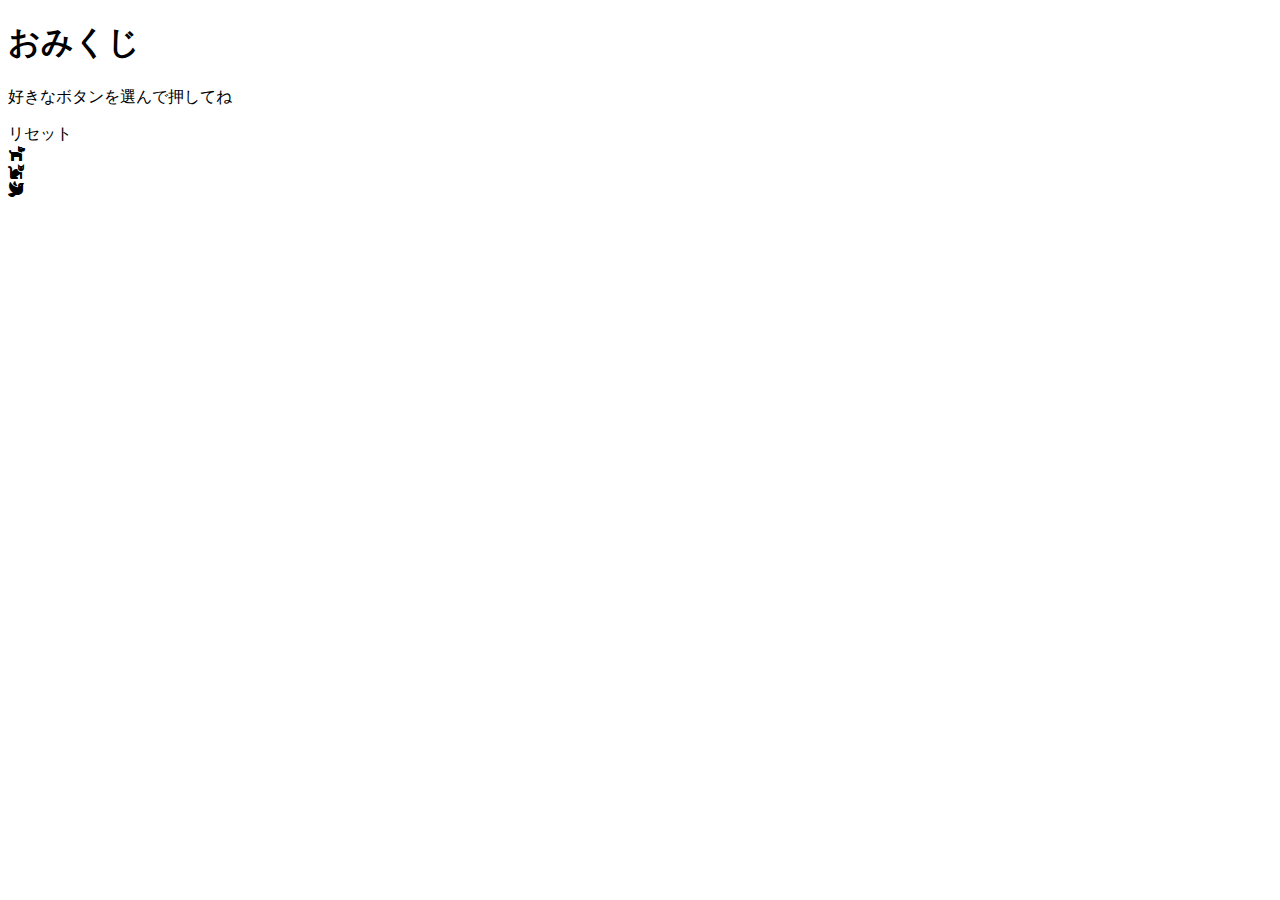
==== index.html @ c3c9452b "Change files' construction" ====
<!DOCTYPE html>
<html lang='ja'>
<head>
<meta charset="utf-8">
<title>おみくじ</title>
<link rel="stylesheet" href="css/styles.css">
<link href="https://use.fontawesome.com/releases/v5.6.1/css/all.css" rel="stylesheet">
</head>
<body>
  <header>
    <div class="text-container">
      <h1>おみくじ</h1>
      <p>好きなボタンを選んで押してね</p>
    </div>
  
    <div class="reset-btn" id="reset">リセット</div>
  </header>
  <div class="btn-wrapper">
    <div class="btn" id="btn1">
      <i class="fas fa-dog"></i>
    </div>
    <div class="btn" id="btn2">
      <i class="fas fa-cat"></i>
    </div>
    <div class="btn" id="btn3">
      <i class="fas fa-dove"></i>
    </div>
  </div>
  <script src="js/main.js"></script>
</body>
</html>
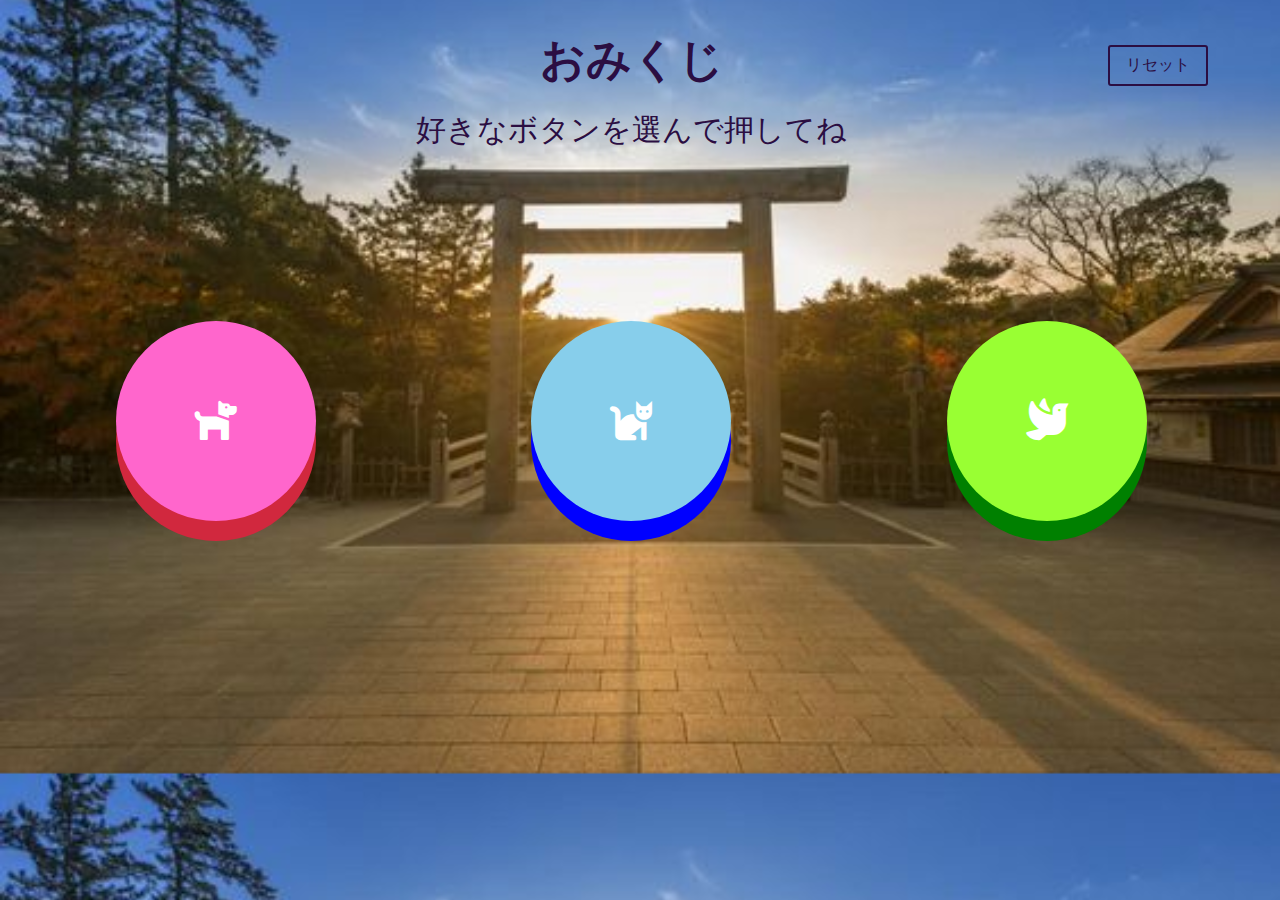
==== commit 7bf55e83: "Update index.html" ====
--- a/index.html
+++ b/index.html
@@ -3,7 +3,7 @@
 <head>
 <meta charset="utf-8">
 <title>おみくじ</title>
-<link rel="stylesheet" href="css/styles.css">
+<link rel="stylesheet" href="styles.css">
 <link href="https://use.fontawesome.com/releases/v5.6.1/css/all.css" rel="stylesheet">
 </head>
 <body>
@@ -26,6 +26,6 @@
       <i class="fas fa-dove"></i>
     </div>
   </div>
-  <script src="js/main.js"></script>
+  <script src="main.js"></script>
 </body>
-</html>+</html>
--- a/styles.css
+++ b/styles.css
@@ -0,0 +1,93 @@
+body {
+  width: 1247px;
+  height: 500px;
+  background-image: url(jingu.jpg);
+  background-size: cover;
+  background-position: 0 -80px;
+}
+header {
+  position: relative;
+}
+.text-container {
+  display: flex;
+  display: block;
+  width: 1247px;
+  margin:0 auto;
+
+}
+.reset-btn {
+  display: inline-block;
+  padding: 0.5em 1em;
+  text-decoration: none;
+  color: rgb(43, 14, 66);
+  border: solid 2px rgb(43, 14, 66);
+  border-radius: 3px;
+  transition: .6s;
+  position: absolute;
+  top:15px;
+  left: 1100px;
+}
+.reset-btn:hover {
+  background:  rgb(43, 14, 66);
+  color: white;
+}
+
+h1 {
+  color: rgb(43, 14, 66);
+  font-size: 45px;
+  text-align: center;
+  margin-bottom: 20px;
+  user-select: none;
+}
+
+p {
+  color: rgb(43, 14, 66);
+  font-size: 30px;
+  text-align: center;
+  margin-top: 20px;
+  user-select: none;
+}
+.btn-wrapper {
+  display: flex;
+}
+.btn {
+  width: 200px;
+  height: 200px;
+  border-radius: 50%;
+  margin: 140px auto;
+  text-align: center;
+  line-height: 200px;
+  color: white;
+  font-weight: bold;
+  font-size: 42px;
+  cursor: pointer;
+  user-select: none;
+}
+#btn1 {
+  background:  #FF66CC;
+  box-shadow: 0 20px 0 #d1283e;
+}
+#btn2 {
+  background: skyblue;
+  box-shadow: 0 20px 0 blue;
+}
+#btn3 {
+  background:#99FF33;
+  box-shadow: 0 20px 0 green;
+}
+
+.btn:hover {
+  opacity: 0.9;
+}
+#btn1:active {
+  box-shadow: 0 10px 0 #d1283e;
+  margin-top: 150px;
+}
+#btn2:active {
+  box-shadow: 0 10px 0  blue;
+  margin-top: 150px;
+}
+#btn3:active {
+  box-shadow: 0 10px 0 green;
+  margin-top: 150px;
+}